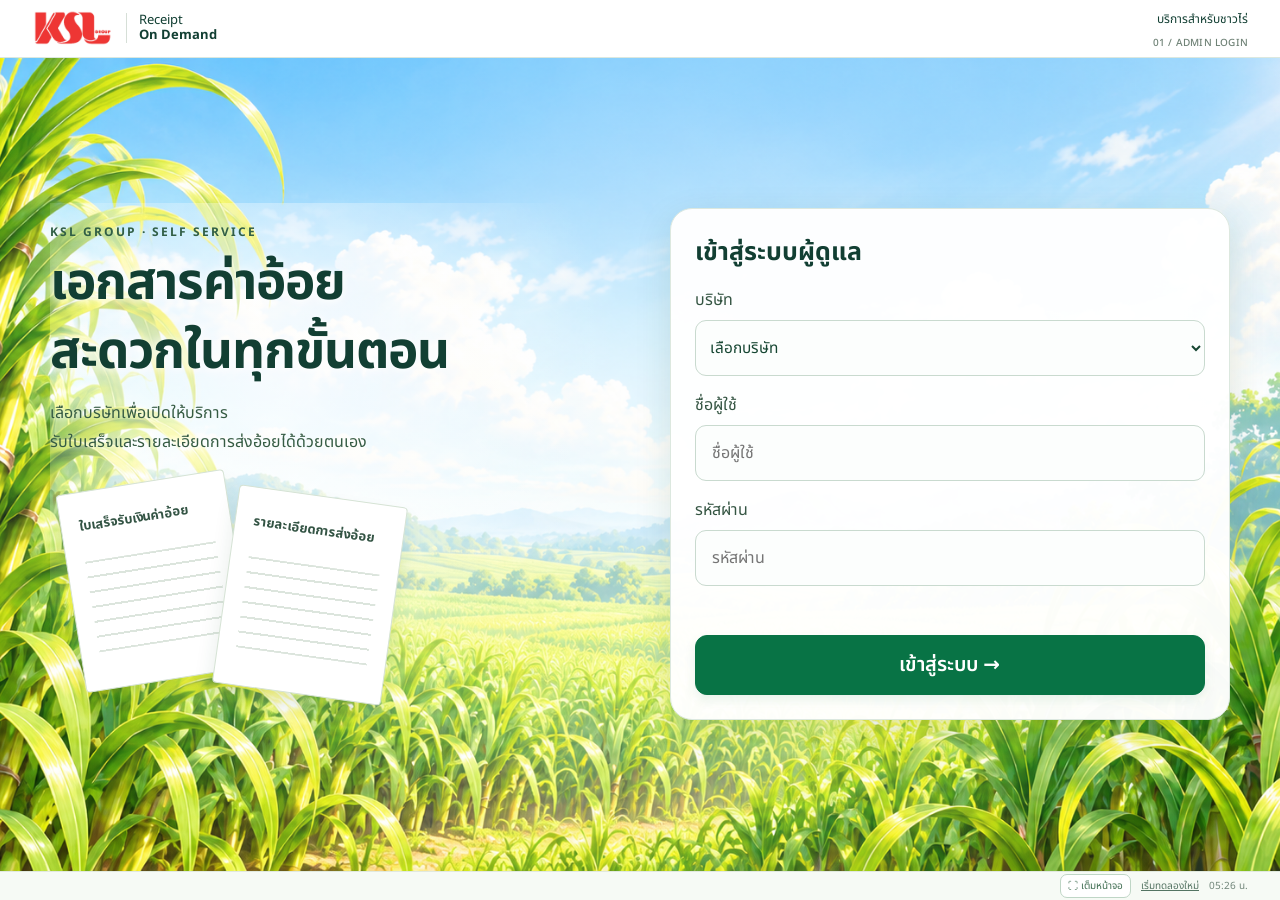
==== index.html @ eeb41265 "Hide company codes in labels and retain numeric values" ====
<!doctype html><html lang="th"><head><meta charset="utf-8"><meta name="viewport" content="width=device-width, initial-scale=1"><title>KSL • Receipt On Demand</title><link rel="stylesheet" href="style.css?v=20261024-portrait"><style>#reader-settings{display:grid;place-items:center;width:44px;height:44px;flex:0 0 44px;padding:8px;border:1px solid #c9dacf;border-radius:12px;color:#547463;background:#f6faf5}#reader-settings[hidden]{display:none}.id-methods{grid-template-columns:1fr}#card-dialog #reader-auth[hidden],#card-dialog .reader-controls[hidden]{display:none!important}@media(orientation:landscape) and (max-height:500px) and (pointer:coarse){#reader-settings{width:28px;height:28px;flex-basis:28px;padding:3px}}
/* Compact kiosk framing leaves more room for the main screen. */
header{padding:6px 2.5%;min-height:54px}
.brand{gap:12px}.brand img{width:82px;height:36px}.brand span{font-size:13px;line-height:1.15;padding-left:12px}
.pill{padding:3px 12px;font-size:13px}
.header-right .small{font-size:12px}#screenIndicator .step{font-size:10px;margin:2px 0 0}
footer{padding:2px 2.5%;min-height:28px;gap:8px;font-size:10px}
.footercontrols{gap:12px}.footercontrols .textbutton{font-size:10px;padding:2px}.fullscreenbutton{font-size:10px;padding:3px 7px}
#reader-settings{width:20px;height:20px;min-height:0;flex:0 0 20px;padding:3px;border:0;border-radius:4px;background:transparent;color:#547463;opacity:.25}
#reader-settings svg{width:13px;height:13px}
#reader-settings:hover,#reader-settings:focus-visible{opacity:.8}
@media(max-width:700px){
 header{padding:4px 12px;min-height:44px}.brand{gap:8px}.brand img{width:63px;height:29px}.brand span{font-size:10px;padding-left:8px}
 .pill{font-size:11px;padding:2px 8px}#screenIndicator .step{font-size:8px}
 footer{padding:2px 10px;min-height:26px}.footercontrols{gap:8px}.footercontrols .textbutton,.fullscreenbutton,#clock{font-size:9px}
}
@media(orientation:landscape) and (max-height:500px) and (pointer:coarse){
 header{padding:3px 12px;min-height:36px}.brand img{width:58px;height:26px}.brand span{font-size:10px}
 footer{min-height:24px;padding-block:1px}
}
footer{flex-wrap:wrap}
#reader-help{flex:0 0 100%;text-align:center;font-size:11px;line-height:1.4;color:#6b8375;padding:1px 0}
#reader-help[hidden]{display:none}
#reader-help #scan-feedback{display:block;font-size:11px;min-height:0;margin:0;color:#35674e}
#reader-help #scan-feedback:empty{display:none}
@media(max-width:700px){#reader-help,#reader-help #scan-feedback{font-size:10px}}
.reader-footer{display:flex;align-items:center;gap:6px;min-width:0;flex:1 1 350px}
#reader-help{flex:1 1 auto;text-align:left;font-size:10px;padding:0}
#demo-quota{font-size:10px;color:#71867a;white-space:nowrap}
#demo-quota[hidden]{display:none}
.footercontrols{flex-wrap:wrap;gap:8px}
.quota-screen .card-guidance{margin:7px 0 0;text-align:center;font-size:12px}
.quota-screen #scan-feedback{margin:4px 0 0;font-size:12px;text-align:center}
.quota-screen #scan-feedback:empty{display:none}
@media(max-width:700px){.reader-footer{flex-basis:100%}#reader-help,#demo-quota{font-size:9px}.quota-screen .card-guidance,.quota-screen #scan-feedback{font-size:11px}}

/* Keep input feedback from changing the keypad's layout while typing. */
.quota-screen .error{display:block!important;min-height:24px;height:24px;margin:4px 0;overflow:hidden}
.quota-screen #scan-feedback{display:block!important;height:36px;min-height:36px;line-height:18px;margin:4px 0 0;overflow:auto}
.quota-screen .error:empty,.quota-screen #scan-feedback:empty{visibility:hidden}
.quota-screen .keypad button,.quota-screen .keypad button:not(.keysub):active{transform:none;transition:background .15s,box-shadow .15s}
.quota-screen .keypad button.key-tapped{animation:key-color .25s ease-out}
@keyframes key-color{0%{background:#b8dfc9;box-shadow:inset 0 0 0 3px #4d9b70}100%{background:#f3f8f3;box-shadow:inset 0 0 0 0 transparent}}
.quota-screen input#quota:disabled{font-size:clamp(40px,4.8vw,62px);font-weight:800;letter-spacing:2px;line-height:1.1;color:#06452e;-webkit-text-fill-color:#06452e;opacity:1;background:#f2fff7;border:2px solid #5eaa7e;box-shadow:inset 0 2px 5px #125b3510}
.quota-screen input#quota:disabled::placeholder{font-size:clamp(17px,2vw,24px);font-weight:500;letter-spacing:0;color:#8ba898;-webkit-text-fill-color:#8ba898}
@media(orientation:portrait) and (max-width:600px){.quota-screen input#quota:disabled{font-size:clamp(30px,8.4vw,42px);letter-spacing:1px}.quota-screen input#quota:disabled::placeholder{font-size:clamp(15px,4vw,21px)}}
@media(orientation:landscape) and (max-height:500px) and (max-width:1100px) and (pointer:coarse){.quota-screen input#quota:disabled{font-size:30px;letter-spacing:1px}.quota-screen #scan-feedback{height:30px;min-height:30px;line-height:15px}}
@media(prefers-reduced-motion:reduce){.quota-screen .keypad button.key-tapped{animation:none}}
.quota-screen .card{padding-top:10px}
.quota-screen input#quota{margin-top:0}
.quota-heading{margin-bottom:4px}
.quota-screen input#quota:disabled::placeholder{font-size:clamp(16px,2vw,24px)}
@media(orientation:portrait) and (max-width:600px){.quota-screen .card{padding-top:10px}.quota-screen input#quota:disabled::placeholder{font-size:clamp(14px,4vw,20px)}}
/* Give the number pad breathing room below the input. */
.quota-screen .keypad{margin-top:26px}
@media(orientation:portrait) and (max-width:600px){.quota-screen .keypad{margin-top:22px}}
@media(orientation:landscape) and (max-height:500px) and (max-width:1100px) and (pointer:coarse){.quota-screen .keypad{margin-top:8px}}
.quota-screen{padding-top:18px}
.quota-screen .keypad{margin-top:36px}
@media(orientation:portrait) and (max-width:600px){.quota-screen{padding-top:12px}.quota-screen .keypad{margin-top:30px}}
@media(orientation:landscape) and (max-height:500px) and (max-width:1100px) and (pointer:coarse){.quota-screen{padding-top:8px}.quota-screen .keypad{margin-top:12px}}
.quota-screen{padding-top:30px}
.quota-screen .keypad{margin-top:60px}
@media(orientation:portrait) and (max-width:600px){.quota-screen{padding-top:20px}.quota-screen .keypad{margin-top:46px}}
@media(orientation:landscape) and (max-height:500px) and (max-width:1100px) and (pointer:coarse){.quota-screen{padding-top:12px}.quota-screen .keypad{margin-top:16px}}
.quota-screen .card{padding-top:34px}
@media(orientation:portrait) and (max-width:600px){.quota-screen .card{padding-top:26px}}
@media(orientation:landscape) and (max-height:500px) and (max-width:1100px) and (pointer:coarse){.quota-screen .card{padding-top:20px}}
</style><style>
/* Keep the anniversary artwork fully visible on short and portrait screens. */
#screensaver .idle-anniversary{padding:0;border:0;border-radius:0;margin-bottom:0;background:transparent;box-shadow:none;mix-blend-mode:multiply;flex-shrink:1}
#screensaver .idle-anniversary img{width:auto;height:min(40dvh,390px);max-width:70vw;object-fit:contain}
@media(max-height:500px){#screensaver .idle-anniversary{padding:0;margin-bottom:0}#screensaver .idle-anniversary img{height:32dvh}}
</style><style>
#companyTag .pill{white-space:normal;max-width:540px;font-size:clamp(10px,1.1vw,14px);line-height:1.45}
.header-right{min-width:0;max-width:60%}
#login .field{min-width:0}#login select#company{width:100%;max-width:100%;font-size:clamp(12px,1.2vw,17px);padding-inline:10px}
#wake-screen .idle-company{max-width:1000px;font-size:clamp(22px,3.6vw,46px);line-height:1.35;text-wrap:balance}
@media(max-width:600px){#companyTag .pill{padding:3px 7px}.brand{flex-shrink:0}#wake-screen .idle-company{font-size:clamp(20px,5.3vw,30px)}}
@media(max-height:500px){#wake-screen .idle-company{font-size:clamp(17px,4.5vh,25px)}}
</style></head><body><div class="shell"><header><div class="brand"><img src="ksl.png" alt="KSL Group"><span>Receipt<br><b>On Demand</b></span></div><div class="header-right"><div id="companyTag"></div><div id="screenIndicator"></div></div></header><main id="app"></main><footer><div class="reader-footer"><button id="reader-settings" type="button" aria-label="ตั้งค่าเครื่องอ่านบัตร" title="ตั้งค่าเครื่องอ่านบัตร" hidden><svg viewBox="0 0 24 24" width="24" height="24" fill="none" stroke="currentColor" stroke-width="1.8" aria-hidden="true"><path d="m9 3-1 3-3 1 1 3-2 2 2 2-1 3 3 1 1 3h6l1-3 3-1-1-3 2-2-2-2 1-3-3-1-1-3Z"/><circle cx="12" cy="12" r="3"/></svg></button><span id="reader-help" hidden>คำแนะนำ: ยิงบาร์โค้ดหรือเสียบบัตรประชาชนเพื่อแสดงเลขอัตโนมัติ แล้วกดตกลง ; เสียบบัตรประชาชนที่เครื่องอ่าน เลขบัตรจะแสดงอัตโนมัติ</span></div><div class="footercontrols"><button id="fullscreen" class="fullscreenbutton" type="button">⛶ เต็มหน้าจอ</button><button id="idle-preview" class="textbutton" type="button" hidden>ดูหน้าพัก</button><button id="restart" class="textbutton">เริ่มทดลองใหม่</button><span id="demo-quota" hidden>ข้อมูลทดลอง: ใช้เลขโควต้า <b>0205502</b></span></div><span id="clock"></span></footer></div><section id="screensaver" hidden aria-label="หน้าพักจอ"><button id="wake-screen" type="button" aria-label="แตะเพื่อกลับหน้ากรอกเลขโควต้า"><span class="idle-top"><span class="idle-status"><i></i> พร้อมให้บริการ</span><span class="idle-time"><span id="idle-clock"></span><span id="idle-date"></span></span></span><span class="idle-content"><span class="idle-logo idle-anniversary"><img src="ksl-80-anniversary.jpeg" alt="KSL Group ครบรอบ 80 ปี Since 1945"></span><span class="idle-welcome">ยินดีต้อนรับ</span><span id="idle-company" class="idle-company"></span><span class="idle-title">บริการเอกสารค่าอ้อยด้วยตนเอง</span><span class="idle-subtitle">ใบเสร็จรับเงินค่าอ้อย · รายละเอียดการส่งอ้อย</span><span class="idle-touch"><span class="touch-icon" aria-hidden="true"><svg viewBox="0 0 48 48" fill="none"><path d="M19 25V10a4 4 0 0 1 8 0v13l3-2 4 3 4 1 2 7-5 11H21L10 30a4 4 0 0 1 6-5l3 3" stroke="currentColor" stroke-width="2.5" stroke-linejoin="round"/><path d="M10 14a13 13 0 0 1 26-2" stroke="currentColor" stroke-width="2" stroke-linecap="round" opacity=".4"/></svg></span><span>แตะหน้าจอเพื่อเริ่มใช้งาน<span class="idle-touch-sub">Touch anywhere to begin</span></span><span class="idle-arrow" aria-hidden="true">›</span></span></span><span class="idle-bottom">RECEIPT ON DEMAND <span>สะดวก รวดเร็ว พร้อมให้บริการ</span></span></button></section><dialog id="card-dialog" aria-labelledby="card-title"><div class="scan-top"><div><div class="eyebrow">บัตรประชาชน · เครื่องอ่าน</div><h2 id="card-title"></h2></div><button id="card-close" type="button" class="secondary" aria-label="ปิดหน้าจออ่านบัตร">✕</button></div><div id="card-reader-visual" class="card-reader-visual"><svg viewBox="0 0 320 180" aria-hidden="true"><rect x="55" y="102" width="210" height="65" rx="18" fill="#126146"/><rect x="80" y="115" width="160" height="8" rx="4" fill="#052e24"/><g class="demo-id-card"><rect x="95" y="12" width="130" height="87" rx="10" fill="#effbf3" stroke="#7bb99b" stroke-width="2"/><rect x="107" y="25" width="35" height="28" rx="5" fill="#dfc57a"/><path d="M155 31h55M155 43h40M109 68h101M109 80h65" stroke="#86b29e" stroke-width="5" stroke-linecap="round"/></g><circle cx="241" cy="146" r="5" fill="#92eeb2"/></svg></div><p id="card-status" role="status"></p><div class="card-mock-note">ยังไม่ได้เชื่อมต่อเครื่องอ่านบัตรประชาชน<br>ช่องกรอกเลขจะเปลี่ยนเมื่อได้รับเลขบัตรจริงจากเครื่องอ่านเท่านั้น</div><button id="card-cancel" class="textbutton full" type="button">ยกเลิกและกลับหน้ากรอกเลข</button></dialog><script src="app.js?v=20261028-company-labels"></script><script src="fit.js?v=20261025-spacing"></script><script src="fullscreen.js"></script><script src="idle.js?v=20261028-company-labels"></script><script src="scanner.js?v=20261026-barcode13"></script><script src="idcard.js?v=20261028-native-v5"></script><script src="report-print.js?v=20261028-print-clean"></script></body></html>
---- style.css ----
@font-face{font-family:Thai;src:url('thai.ttf')}*{box-sizing:border-box}body{margin:0;background:#e8f0ea;color:#123f33;font-family:Thai,system-ui}button,input,select{font:inherit}button{cursor:pointer;transition:transform .15s,background .15s}button:active{transform:scale(.98)}button:focus-visible,input:focus-visible,select:focus-visible{outline:4px solid #d2ae4d;outline-offset:3px}button:disabled{opacity:.35;cursor:default}.demo{height:34px;display:flex;justify-content:space-between;padding:7px 4vw;font-size:11px;letter-spacing:1px;color:#5d7768}.shell{margin:0 auto 18px;width:min(1440px,96%);min-height:calc(100dvh - 52px);display:flex;flex-direction:column;background:#fbfdf9;border:1px solid #d7e3d9;border-radius:24px;overflow:hidden;box-shadow:0 15px 55px #234b3320}header{display:flex;justify-content:space-between;align-items:center;padding:20px 4%;border-bottom:1px solid #dce8df;background:#fff}.brand{display:flex;align-items:center;gap:22px}.brand img{width:120px;height:56px;object-fit:contain}.brand span{font-size:17px;line-height:1.2;border-left:1px solid #d6dfd7;padding-left:22px}.pill{background:#e6f5ec;border:1px solid #bfdecd;border-radius:999px;padding:9px 23px;font-size:17px}main{flex:1;position:relative;padding:32px 5%;min-height:640px;background:radial-gradient(ellipse at 0% 100%,#d9ebc8 0,transparent 45%),radial-gradient(ellipse at 100% 100%,#e4efd9 0,transparent 40%)}footer{display:flex;justify-content:space-between;align-items:center;gap:15px;padding:15px 4%;font-size:12px;color:#71867a;background:#f6faf5;border-top:1px solid #e1e9df}.textbutton{border:0;background:none;color:#547463;text-decoration:underline;padding:4px}.eyebrow{font-size:12px;letter-spacing:2px;color:#7a9b87;font-weight:bold;margin-bottom:8px}h1{font-size:clamp(28px,3.2vw,44px);line-height:1.35;margin:8px 0 12px;letter-spacing:-1px}h2{font-size:25px;margin:0 0 15px}p{color:#638070;line-height:1.8;margin:8px 0 22px}.two{display:grid;grid-template-columns:1fr 1fr;gap:6%;align-items:center;min-height:550px}.intro{padding:20px 0}.intro h1{font-size:clamp(38px,4.8vw,65px)}.leaf{font-size:80px;line-height:1;margin:15px 0 25px}.paperstack{position:relative;height:200px;margin:35px 20px 10px}.paper{display:inline-block;width:170px;height:200px;background:white;border:1px solid #d6e3d5;border-radius:4px;box-shadow:0 13px 20px #1e54351b;padding:24px 18px;transform:rotate(-9deg);color:#335444;text-align:left}.paper+ .paper{transform:rotate(8deg);margin-left:-15px;position:relative;top:14px}.paper strong{font-size:13px;display:block}.lines{background:repeating-linear-gradient(to bottom,#dce5dd 0,#dce5dd 2px,transparent 2px,transparent 15px);height:92px;margin-top:25px}.card{background:#fff;border:1px solid #dce8df;border-radius:22px;padding:32px;box-shadow:0 12px 35px #214e3010}.field{display:block;margin:17px 0;color:#355543;font-size:16px}input,select{display:block;width:100%;border:1.5px solid #c9dacf;background:#fcfefd;border-radius:11px;min-height:56px;padding:10px 16px;margin-top:8px;color:#164632}input#quota{font-size:36px;letter-spacing:3px;text-align:center;font-weight:bold}.primary,.secondary{border-radius:12px;min-height:58px;padding:14px 27px;font-weight:600;font-size:20px}.primary{background:#087345;color:white;border:1px solid #087345;box-shadow:0 5px 12px #08734517}.primary:hover{background:#075e3a}.secondary{border:1.5px solid #4c8067;color:#1c5a40;background:#fff}.secondary:hover{background:#edf7ef}.full{width:100%}.hint{font-size:13px;color:#718678;margin:13px 0 0}.error{color:#b44330;font-size:15px;min-height:24px;margin:8px 0}.keypad{display:grid;grid-template-columns:repeat(3,1fr);gap:10px;margin:16px 0}.keypad button{background:#f3f8f3;border:1px solid #cddfd2;border-radius:10px;min-height:65px;font-size:29px;color:#214d37}.keypad .keysub{font-size:18px;background:#e6eee7}.center{text-align:center}.context{display:flex;justify-content:center;gap:28px;flex-wrap:wrap;background:#e9f4eb;border-radius:12px;padding:12px 20px;margin:18px auto 25px;width:fit-content;color:#366449}.periods{display:grid;grid-template-columns:1fr 1fr;gap:18px;max-width:980px;margin:0 auto}.period{display:flex;align-items:center;text-align:left;gap:22px;min-height:120px;padding:22px 25px;border:1.5px solid #c7dccd;border-radius:17px;background:#fff;color:#164e36;box-shadow:0 6px 15px #28523708}.period:hover{border-color:#087345;background:#e9f7eb}.calendar{font-size:33px;color:#35855a}.period strong{display:block;font-size:25px}.period small{display:block;font-size:16px;color:#73907e}.chev{margin-left:auto;font-size:30px}.pagination{display:flex;justify-content:center;align-items:center;gap:20px;margin:25px 0}.pagination button{font-size:17px;min-height:48px;padding:8px 24px}.bottomactions{display:flex;justify-content:space-between;gap:20px;margin:28px auto 0;max-width:980px}.reports{display:grid;grid-template-columns:1fr 1fr;gap:25px;max-width:980px;margin:auto}.reportcard{background:#fff;border:1px solid #d3e2d8;border-radius:20px;padding:25px;text-align:center}.reportcard .paper{transform:rotate(-4deg);width:155px;height:180px;margin:4px auto 22px}.reportcard h2{font-size:23px}.fullscreen{display:flex;min-height:550px;flex-direction:column;justify-content:center;align-items:center;text-align:center}.success{width:110px;height:110px;border-radius:50%;background:#e0f1e4;color:#0b8050;display:grid;place-items:center;font-size:62px;margin-bottom:23px}.fullscreen h1{font-size:clamp(32px,4vw,54px)}.choices{display:flex;gap:20px;flex-wrap:wrap;justify-content:center;margin:22px 0}.choices button{min-width:260px}.notice{background:#e8f3e9;padding:15px 28px;border-radius:12px;color:#467057;margin-top:25px}.rating{display:grid;grid-template-columns:repeat(3,1fr);gap:24px;width:min(100%,1030px);margin:25px auto}.rating button{border:1px solid #bedfc9;background:#f0fbf2;border-radius:24px;min-height:260px;color:#176641;font-size:30px;font-weight:bold}.rating button:nth-child(2){color:#a77412;background:#fff8e7;border-color:#ead79e}.rating button:nth-child(3){color:#b84d28;background:#fff0e8;border-color:#ebc8b7}.face{font-size:85px;display:block;line-height:1.2;margin:20px}.rating button:hover{transform:translateY(-5px);box-shadow:0 10px 30px #164c3417}.printer{width:230px;height:145px;background:#eff3ee;border:3px solid #a0b4a4;border-radius:20px;position:relative;margin:70px auto 70px;box-shadow:0 15px 25px #123e3318}.printer:before{content:'';position:absolute;width:135px;height:80px;background:white;left:45px;top:-48px;border:1px solid #b9cbbd;border-radius:5px}.printer:after{content:'';position:absolute;width:135px;height:95px;background:repeating-linear-gradient(white 0,white 13px,#d5e2d7 14px,white 15px);left:45px;top:78px;border:1px solid #b9cbbd;animation:print 1.3s infinite alternate}@keyframes print{to{transform:translateY(17px)}}.progress{width:270px;height:7px;border-radius:9px;overflow:hidden;background:#d7e9dc;margin:20px}.progress i{display:block;height:100%;background:#168150;animation:progress 2.8s linear forwards}@keyframes progress{from{width:0}to{width:100%}}.small{font-size:14px}.step{font-size:12px;font-weight:bold;color:#669077;letter-spacing:1px}.screenin{animation:screen .25s ease}@keyframes screen{from{opacity:0;transform:translateY(7px)}to{opacity:1;transform:translateY(0)}}@media(max-width:700px){.demo{font-size:9px}.shell{width:100%;border-radius:0;margin:0;min-height:calc(100dvh - 34px)}header{padding:15px 5%}.brand img{width:86px;height:40px}.brand span{font-size:13px;padding-left:12px}.brand{gap:12px}.pill{padding:6px 12px;font-size:14px}main{padding:24px 5%;min-height:620px}.two{grid-template-columns:1fr;gap:15px;min-height:0}.intro{padding:0;text-align:center}.intro h1{font-size:32px}.intro p{margin-bottom:10px}.intro .paperstack,.intro .leaf{display:none}.card{padding:22px}.periods{gap:12px}.period{min-height:120px;padding:16px 12px;gap:10px}.calendar{display:none}.period strong{font-size:21px}.period small{font-size:13px}.chev{font-size:20px}.reports{gap:12px}.reportcard{padding:18px 10px}.reportcard h2{font-size:18px;min-height:55px}.reportcard .paper{width:115px;height:155px;padding:14px}.reportcard .primary{font-size:16px;padding:12px 8px}.bottomactions .secondary,.bottomactions .primary{font-size:16px;padding:10px 18px}.rating{gap:10px}.rating button{font-size:20px;min-height:190px;border-radius:16px}.face{font-size:55px;margin:12px 0}.fullscreen{min-height:570px}.context{font-size:14px;gap:12px}.choices{width:100%}.choices button{width:100%}footer{font-size:10px}.pagination{gap:12px}.pagination button{padding:9px 15px}.keypad button{min-height:59px}}
/* Size the kiosk to the visible viewport; fit the active screen as one unit. */
:root{--stage-pad:clamp(12px,2.6vh,28px)}html,body{height:100%;overflow:hidden}body{height:100dvh;display:flex;flex-direction:column}.demo{height:26px;flex:0 0 26px;padding:4px 2vw}.shell{flex:1;width:100%;margin:0;min-height:0;border-radius:0;border:0;box-shadow:none;overflow:hidden}header{flex:0 0 auto;padding:clamp(10px,1.6vh,18px) 3%}.brand img{width:104px;height:46px}main{flex:1;min-height:0;padding:var(--stage-pad);overflow:hidden}.screenin{position:absolute;left:var(--stage-pad);right:var(--stage-pad);top:var(--stage-pad);transform-origin:top center;animation:none}.two{min-height:0;max-width:1180px;margin:auto;gap:5%}.intro h1{font-size:clamp(32px,4vw,54px)}.card{padding:24px}.fullscreen{min-height:0;padding:10px 0}.paperstack{margin-top:25px}.context{margin:12px auto 20px}.period{min-height:105px}.pagination{margin:18px 0}.bottomactions{margin-top:20px}.rating{margin:20px auto}.rating button{min-height:230px}footer{flex:0 0 auto;padding:9px 3%;min-height:36px}.footercontrols{display:flex;gap:20px;align-items:center}.fullscreenbutton{border:1px solid #bfd6c6;border-radius:7px;padding:5px 12px;background:white;color:#3e6c50;cursor:pointer;font-size:12px}.intro .paperstack{height:215px}@media(max-width:700px){.demo{font-size:8px;height:22px;flex-basis:22px}.brand img{width:80px;height:35px}.brand span{font-size:12px}.shell{min-height:0}header{padding:10px 4%}.two{gap:12px}.intro .eyebrow,.intro p{display:none}.intro h1{font-size:27px;margin:4px 0}.intro h1 br{display:none}.intro h1 br:after{content:' '}.card{padding:18px}.field{margin:10px 0}input,select{min-height:47px;margin-top:6px}.primary,.secondary{min-height:48px}.keypad{gap:8px;margin:12px 0}.keypad button{min-height:50px}.error{min-height:20px;margin:5px 0}.hint{margin-top:8px}.fullscreen{min-height:0}.rating button{min-height:180px}h1{font-size:27px}.context{font-size:12px;gap:9px;padding:9px 12px}.period{min-height:95px}.period small{font-size:12px}.reportcard .paper{height:135px;width:100px}.reportcard .lines{height:60px}.reportcard{padding:15px 8px}.reportcard h2{font-size:17px;min-height:48px}.success{height:90px;width:90px;font-size:54px}.fullscreen h1{font-size:31px}.printer{margin-top:60px;margin-bottom:55px}.rating{gap:8px}.rating button{font-size:18px}.face{font-size:53px}.notice{padding:12px 18px}.footercontrols{gap:12px}footer>span:first-child{display:none}footer{padding:8px 4%}.fullscreenbutton{font-size:11px}}@media(max-height:420px){html,body{overflow:auto;height:auto;min-height:100dvh}.shell{overflow:visible;flex:none}main{overflow:visible;flex:none;min-height:0}.screenin{position:relative;left:auto;right:auto;top:auto!important;transform:none!important}.demo{position:relative}footer{margin-top:auto}}
/* Quota entry is a centered, keypad-only kiosk screen. */
.quota-screen{width:min(100%,560px);margin:0 auto;text-align:center}.quota-heading{margin:0 0 15px}.quota-heading h1{font-size:clamp(27px,3vw,38px);margin:5px 0}.quota-screen .card{padding:22px 28px}.quota-screen .field{margin:0 0 10px}.quota-screen .hint{margin-bottom:0}.quota-screen input#quota:disabled{opacity:1;color:#164632;-webkit-text-fill-color:#164632;background:#eff6f0;border-color:#c9dacf;pointer-events:none;user-select:none;cursor:default}.quota-screen input#quota:disabled::placeholder{-webkit-text-fill-color:#8caa97;color:#8caa97;opacity:1;font-size:25px;letter-spacing:0}@media(max-width:700px){.quota-screen{max-width:460px}.quota-screen .card{padding:18px}.quota-heading{margin-bottom:12px}.quota-screen .keypad button{min-height:56px}.quota-screen input#quota:disabled::placeholder{font-size:23px}}
/* Larger centered quota controls for touch use. */
.quota-screen{width:min(100%,800px)}.quota-screen .card{padding:22px 34px}.quota-heading h1{font-size:clamp(32px,3.5vw,44px)}.quota-screen .field{font-size:22px}.quota-screen input#quota{min-height:78px;font-size:48px;letter-spacing:4px}.quota-screen input#quota:disabled::placeholder{font-size:30px}.quota-screen .keypad{gap:12px;margin:14px 0}.quota-screen .keypad button{min-height:clamp(66px,9vh,88px);font-size:38px;border-radius:14px}.quota-screen .keypad .keysub{font-size:26px}.quota-screen .primary{min-height:66px;font-size:27px}.quota-screen .hint{font-size:15px}.quota-screen .error{font-size:17px}@media(max-width:700px){.quota-screen{width:100%;max-width:560px}.quota-screen .card{padding:18px}.quota-heading h1{font-size:32px}.quota-screen .field{font-size:19px}.quota-screen input#quota{min-height:70px;font-size:42px}.quota-screen input#quota:disabled::placeholder{font-size:26px}.quota-screen .keypad{gap:10px}.quota-screen .keypad button{min-height:64px;font-size:34px}.quota-screen .keypad .keysub{font-size:23px}.quota-screen .primary{min-height:60px;font-size:24px}.quota-screen .hint{font-size:13px}}
/* Illustrated sugarcane landscape, with quiet contrast behind the controls. */
main{background-color:#e8f4dc;background-image:radial-gradient(ellipse at 50% 40%,rgba(255,255,255,.5) 0%,rgba(255,255,255,.23) 48%,rgba(255,255,255,.02) 85%),url('sugarcane-background.png');background-position:center;background-size:cover;background-repeat:no-repeat}.card,.reportcard{background:rgba(255,255,255,.97);box-shadow:0 12px 36px #18492a20}.period{background:rgba(255,255,255,.97)}.context,.notice{background:rgba(237,249,239,.96)}.screenin h1,.screenin>.center>.step,.quota-heading .step,.fullscreen>.step,.fullscreen>h2,.fullscreen>p,.fullscreen>.small{color:#123f33;text-shadow:0 1px 8px #fff,0 0 20px #ffffffb0}.intro{background:radial-gradient(ellipse at 40% 35%,#ffffffba,transparent 72%)}.intro p{color:#365c44;text-shadow:0 1px 5px white}.eyebrow,.step{color:#315f46}.pagination>b{background:#f5fff2e8;border-radius:10px;padding:8px 12px}.fullscreen .success{box-shadow:0 0 0 12px #ffffff61;background:#e0f1e4}.rating button{box-shadow:0 8px 22px #214c3315}@media(max-width:700px){main{background-position:center center;background-image:linear-gradient(#ffffff38,#ffffff18),url('sugarcane-background.png')}}
/* Small, consistent screen identity in the upper-right header. */
.header-right{display:flex;flex-direction:column;align-items:flex-end;justify-content:center;gap:5px;text-align:right;min-width:0}.header-right .step{font-size:12px;line-height:1.35;letter-spacing:.2px;font-weight:500;color:#6f8276;white-space:normal;text-shadow:none}#screenIndicator{max-width:260px}.header-right .pill{padding:6px 18px}.quota-heading:empty{display:none}
/* Three expressions drawn on the same geometry, independent of emoji fonts. */
.rating{align-items:stretch}.rating button{display:flex;flex-direction:column;align-items:center;justify-content:center;gap:22px;padding:26px 14px;min-height:270px}.rating .face{display:flex;align-items:center;justify-content:center;width:132px;height:132px;flex:0 0 132px;margin:0;line-height:1}.rating-face{display:block;width:100%;height:100%;overflow:visible}.face-disc{fill:#d4f1df;stroke:currentColor;stroke-width:3}.rating button:nth-child(2) .face-disc{fill:#ffedb5}.rating button:nth-child(3) .face-disc{fill:#ffddcc}.rating-label{display:block;font-size:30px;line-height:1.4;min-height:42px;white-space:nowrap}.rating button:hover .rating-face{transform:scale(1.04)}.rating-face{transition:transform .18s ease}.rating button:active .rating-face{transform:scale(.98)}@media(max-width:700px){.header-right{gap:4px}.header-right .step{font-size:10px;line-height:1.3}#screenIndicator{max-width:160px}.header-right .pill{padding:4px 10px;font-size:13px}.rating button{gap:16px;padding:20px 6px;min-height:195px}.rating .face{width:clamp(64px,19vw,100px);height:clamp(64px,19vw,100px);flex-basis:clamp(64px,19vw,100px)}.rating-label{font-size:clamp(16px,4.4vw,23px);min-height:32px}}
/* Scroll only the period list; preserve the heading and home action. */
.period-screen{height:100%;display:flex;flex-direction:column;min-height:0;max-width:1020px;margin:0 auto}.period-screen>h1,.period-screen>.context,.period-screen>.bottomactions{flex-shrink:0}.period-scroll{flex:1;min-height:0;overflow-y:auto;overflow-x:hidden;scrollbar-width:none;-ms-overflow-style:none;overscroll-behavior-y:contain;touch-action:pan-y;-webkit-overflow-scrolling:touch;padding:5px 10px 12px;scroll-padding-block:8px}.period-scroll::-webkit-scrollbar{display:none;width:0;height:0}.period-scroll:focus-visible{outline:2px solid #518c68;outline-offset:-2px;border-radius:12px}.period-scroll .periods{align-content:start}.period-scroll .period{min-height:120px}.period-screen>.bottomactions{width:100%;padding:0 10px;margin-top:16px}.period-screen>.context{margin-bottom:16px}@media(max-width:700px){.period-scroll{padding-inline:4px}.period-scroll .period{min-height:112px}.period-screen>.bottomactions{padding-inline:4px;margin-top:12px}.period-screen>h1{font-size:26px}}@media(max-height:420px){.period-screen{height:470px}}
/* Full-viewport welcome screen for an idle quota kiosk. */
#screensaver[hidden]{display:none!important}#screensaver{position:fixed;inset:0;z-index:1000;overflow:hidden;background:#d8efdb}#wake-screen{position:relative;isolation:isolate;display:flex;flex-direction:column;justify-content:space-between;align-items:center;width:100%;height:100dvh;min-height:100%;border:0;border-radius:0;padding:clamp(18px,3.5vh,42px) 4vw;background:transparent;color:#104b35;text-align:center;cursor:pointer;overflow:auto}#wake-screen:before{content:'';position:absolute;inset:0;z-index:-2;background:url('sugarcane-background.png') center/cover no-repeat;animation:idle-landscape 28s ease-in-out infinite alternate}#wake-screen:after{content:'';position:absolute;inset:0;z-index:-1;background:radial-gradient(ellipse at 50% 38%,#ffffffed 0%,#ffffffb3 35%,#ffffff24 72%),linear-gradient(0deg,#123c303b,transparent 28%)}#wake-screen:active{transform:none}#wake-screen:focus-visible{outline:4px solid #d9b95e;outline-offset:-5px}.idle-top{display:flex;justify-content:space-between;align-items:flex-start;width:100%;gap:16px}.idle-status{display:flex;gap:9px;align-items:center;background:#ffffffe6;padding:9px 17px;border:1px solid #ffffffb8;border-radius:999px;font-size:14px;box-shadow:0 4px 16px #1c542018}.idle-status i{width:9px;height:9px;border-radius:100%;background:#15a660;box-shadow:0 0 0 5px #1cab6319}.idle-time{display:flex;flex-direction:column;align-items:flex-end;text-shadow:0 2px 12px white}#idle-clock{font-size:clamp(27px,4vw,48px);line-height:1.15;letter-spacing:1px;font-variant-numeric:tabular-nums}#idle-date{font-size:14px;margin-top:7px}.idle-content{display:flex;flex-direction:column;align-items:center;justify-content:center;gap:10px;padding:18px 0;max-width:100%}.idle-logo{display:grid;place-items:center;background:#ffffffed;border:1px solid white;border-radius:24px;padding:18px 30px;box-shadow:0 10px 35px #21563816;margin-bottom:12px}.idle-logo img{display:block;width:clamp(140px,19vw,240px);height:auto}.idle-welcome{font-size:clamp(20px,2.5vw,30px);color:#4c7860}.idle-company{font-size:clamp(42px,6.5vw,82px);line-height:1.2;font-weight:750;letter-spacing:-1px}.idle-title{font-size:clamp(22px,3vw,36px);font-weight:600;margin-top:5px}.idle-subtitle{font-size:clamp(13px,1.7vw,19px);color:#52755e}.idle-touch{display:flex;align-items:center;justify-content:center;gap:22px;margin-top:clamp(14px,4vh,38px);background:#087246;color:white;border-radius:22px;padding:18px 32px;box-shadow:0 12px 32px #09582f33,0 0 0 8px #ffffff87;font-size:clamp(20px,2.5vw,30px);font-weight:650;animation:idle-invite 3s ease-in-out infinite}.touch-icon{display:block;width:46px;height:46px;flex-shrink:0}.touch-icon svg{width:100%;height:100%}.idle-touch-sub{display:block;font-size:12px;letter-spacing:1px;font-weight:400;color:#d6f0df;margin-top:4px}.idle-arrow{font-size:40px;font-weight:400}.idle-bottom{display:flex;justify-content:space-between;align-items:center;width:100%;font-size:12px;font-weight:600;letter-spacing:2px;color:#fff;text-shadow:0 2px 8px #143f2f}.idle-bottom span{letter-spacing:0;font-weight:400}.footercontrols button[hidden]{display:none}@keyframes idle-landscape{from{transform:scale(1)}to{transform:scale(1.045)}}@keyframes idle-invite{0%,100%{box-shadow:0 12px 32px #09582f33,0 0 0 8px #ffffff87}50%{box-shadow:0 16px 40px #09582f44,0 0 0 13px #ffffff57}}@media(max-width:700px){.idle-top{align-items:center}.idle-status{font-size:11px;padding:8px 12px}#idle-date{font-size:11px;max-width:190px}.idle-content{gap:9px}.idle-company{font-size:50px}.idle-logo{padding:16px 24px;margin-bottom:10px}.idle-title{font-size:24px}.idle-subtitle{font-size:13px}.idle-touch{gap:13px;padding:17px 19px;font-size:21px;border-radius:18px}.touch-icon{width:37px;height:37px}.idle-bottom{font-size:9px;letter-spacing:1px}.idle-bottom span{font-size:10px}.footercontrols{gap:10px}#idle-preview{font-size:11px}}@media(max-height:650px){#wake-screen{padding-block:14px}.idle-content{gap:5px;padding:10px 0}.idle-logo{padding:10px 20px;margin-bottom:4px}.idle-logo img{width:130px}.idle-company{font-size:43px}.idle-welcome{font-size:19px}.idle-title{font-size:23px}.idle-touch{margin-top:13px;padding:12px 25px;font-size:21px}.idle-touch-sub{font-size:10px}.idle-subtitle{font-size:13px}#idle-clock{font-size:30px}.touch-icon{width:33px;height:33px}}@media(prefers-reduced-motion:reduce){#wake-screen:before,.idle-touch{animation:none}}
/* A gentle tap gesture with a ripple at the fingertip. */
.touch-icon{position:relative;overflow:visible}.touch-icon svg{position:relative;z-index:1;transform-origin:52% 80%;animation:idle-hand-tap 2.6s ease-in-out infinite;will-change:transform}.touch-icon::before,.touch-icon::after{content:'';position:absolute;left:48%;top:15%;width:20px;height:20px;border:2px solid currentColor;border-radius:50%;opacity:0;pointer-events:none;animation:idle-tap-ripple 2.6s ease-out infinite;transform:translate(-50%,-50%) scale(.25)}.touch-icon::after{animation-delay:.16s;border-width:1px}@keyframes idle-hand-tap{0%,14%,100%{transform:translateY(3px) rotate(-7deg) scale(1)}30%{transform:translateY(-5px) rotate(0deg) scale(1.03)}38%{transform:translateY(-2px) rotate(0deg) scale(.94)}48%{transform:translateY(-5px) rotate(0deg) scale(1)}68%{transform:translateY(3px) rotate(-7deg) scale(1)}}@keyframes idle-tap-ripple{0%,29%{opacity:0;transform:translate(-50%,-50%) scale(.25)}35%{opacity:.85;transform:translate(-50%,-50%) scale(.55)}65%,100%{opacity:0;transform:translate(-50%,-50%) scale(1.9)}}@media(prefers-reduced-motion:reduce){.touch-icon svg,.touch-icon::before,.touch-icon::after{animation:none;will-change:auto}.touch-icon::before,.touch-icon::after{display:none}}
/* Camera scanner shares the existing kiosk palette. */
.scan-launch{margin-top:12px;min-height:52px;padding:8px 20px;display:flex;align-items:center;justify-content:center;gap:12px;background:#edf8f1}.scan-launch span{font-size:28px;line-height:1}.scan-feedback{font-size:14px;color:#087345;text-align:center}.scan-feedback:empty{display:none}.scan-feedback:not(:empty){padding-top:8px}#scan-dialog{width:min(680px,94vw);max-height:94dvh;overflow:auto;border:1px solid #cee2d5;border-radius:24px;padding:26px;color:#123f33;background:#fbfefb;box-shadow:0 24px 90px #002e3366}#scan-dialog::backdrop{background:#062f27bf;backdrop-filter:blur(6px)}.scan-top{display:flex;align-items:center;justify-content:space-between;gap:15px;margin-bottom:16px}.scan-top h2{margin:0}.scan-top .secondary{min-height:48px;padding:4px 16px}.scan-camera{position:relative;background:#102d25;aspect-ratio:16/10;border-radius:16px;overflow:hidden}.scan-camera video{width:100%;height:100%;object-fit:contain}.scan-guide{position:absolute;inset:27% 8%;border:3px solid #a8f4c3;border-radius:12px;box-shadow:0 0 0 100vmax #00170d35;pointer-events:none}#scan-status{font-size:16px;line-height:1.6;min-height:50px;margin:16px 0}#scan-dialog>.full{margin-top:10px}#scan-retry[hidden]{display:none}@media(max-width:600px){#scan-dialog{padding:18px}.scan-top h2{font-size:23px}}
.id-methods{display:grid;grid-template-columns:1fr 1fr;gap:10px;margin-top:10px}.id-methods .secondary{font-size:16px;min-height:50px;padding:10px 8px;background:#f6fbf8}#card-dialog{width:min(650px,94vw);max-height:94dvh;overflow:auto;border:1px solid #cee2d5;border-radius:24px;padding:26px;color:#123f33;background:#fbfefb;box-shadow:0 24px 90px #002e3366}#card-dialog::backdrop{background:#062f27bf;backdrop-filter:blur(6px)}.card-reader-visual{background:linear-gradient(135deg,#e7f7eb,#f5faf0);border-radius:16px;text-align:center;padding:18px}.card-reader-visual svg{width:min(320px,90%);height:180px}#card-dialog [hidden]{display:none!important}#card-status{font-size:17px;min-height:55px;margin:16px 0 8px}.card-mock-note{background:#edf6f0;color:#53705f;border-radius:12px;padding:10px 14px;font-size:13px;margin-bottom:16px}#card-dialog>.full{margin-top:10px}.card-reading .demo-id-card{animation:card-insert 1.4s ease-in-out infinite}@keyframes card-insert{0%,100%{transform:translateY(0)}50%{transform:translateY(24px)}}@media(prefers-reduced-motion:reduce){.card-reading .demo-id-card{animation:none}}@media(max-width:600px){#card-dialog{padding:18px}.id-methods .secondary{font-size:14px}.card-reader-visual{padding:8px}}
/* Keep all 13 ID digits visible on compact screens. */
.quota-screen input#quota{font-size:clamp(22px,4vw,40px);letter-spacing:2px;padding-inline:10px}
/* Fill the viewport in native fullscreen and in the labelled expanded view. */
html.kiosk-expanded,html.kiosk-expanded body{width:100%;height:100dvh;margin:0;padding:0;overflow:hidden}html.kiosk-expanded .demo{display:none}html.kiosk-expanded .shell{width:100%;max-width:none;height:100%;min-height:0;flex:1;margin:0;border:0;border-radius:0}#fullscreen{white-space:nowrap;touch-action:manipulation}#fullscreen-notice{position:fixed;z-index:1100;left:50%;bottom:70px;transform:translateX(-50%);width:min(600px,92vw);display:flex;align-items:flex-start;gap:14px;padding:16px 18px;border:1px solid #bbd8c9;border-radius:14px;background:#fff;color:#164632;box-shadow:0 8px 35px #123f3333;font-size:14px;line-height:1.6}#fullscreen-notice[hidden]{display:none}#fullscreen-notice button{background:#eaf4ee;border:0;border-radius:6px;padding:5px 10px;color:#164632;flex-shrink:0}@media(max-height:420px){html.kiosk-expanded,html.kiosk-expanded body{overflow:auto;height:auto;min-height:100dvh}html.kiosk-expanded .shell{height:auto;min-height:100dvh}}
/* Portrait uses the available width instead of shrinking the whole screen. */
@media (orientation:portrait){
 :root{--stage-pad:clamp(12px,2.5vw,28px)}
 main{overflow-y:auto;overflow-x:hidden;overscroll-behavior-y:contain;-webkit-overflow-scrolling:touch}
 .screenin{position:relative;left:auto;right:auto;top:auto!important;width:100%;transform:none!important;min-height:100%;display:flex;flex-direction:column;justify-content:center}
 .screenin>.center,.screenin>.fullscreen,.screenin>.two{width:100%}
 .quota-screen{width:100%;max-width:none;margin:auto}
 .quota-heading{margin-bottom:12px}.quota-heading h1{font-size:clamp(30px,4.8vw,60px)}
 .quota-screen .card{padding:clamp(16px,3vw,36px);border-radius:clamp(18px,3vw,30px)}
 .quota-screen .field{font-size:clamp(20px,3vw,34px);margin-bottom:10px}
 .quota-screen input#quota{min-height:clamp(72px,11vw,128px);font-size:clamp(28px,5.7vw,68px);letter-spacing:clamp(1px,.25vw,3px)}
 .quota-screen input#quota:disabled::placeholder{font-size:clamp(21px,3.5vw,40px)}
 .quota-screen .id-methods{gap:clamp(8px,1.5vw,18px);margin-top:12px}
 .quota-screen .id-methods .secondary{min-height:clamp(58px,9vw,100px);font-size:clamp(16px,2.7vw,30px);padding:10px 5px}
 .quota-screen .keypad{gap:clamp(9px,1.6vw,20px);margin:14px 0}
 .quota-screen .keypad button{min-height:clamp(64px,10vw,124px);font-size:clamp(36px,6vw,70px)}
 .quota-screen .keypad .keysub{font-size:clamp(23px,3.8vw,44px)}
 .quota-screen .primary{min-height:clamp(62px,9vw,106px);font-size:clamp(26px,4vw,44px)}
 .quota-screen .hint{font-size:clamp(13px,2vw,21px)}
 h1,.fullscreen h1{font-size:clamp(30px,4.8vw,60px)}h2{font-size:clamp(24px,3.5vw,42px)}
 .two{grid-template-columns:1fr;max-width:none;gap:18px}.intro{padding:0;text-align:center}.intro h1{font-size:clamp(29px,4.7vw,56px)}.intro .paperstack,.intro p,.intro .eyebrow{display:none}
 #login{width:100%;padding:clamp(22px,4vw,48px)}#login .field{font-size:clamp(19px,2.8vw,32px)}#login input,#login select{min-height:clamp(56px,9vw,100px);font-size:clamp(20px,3vw,34px)}#login .primary{min-height:clamp(60px,9vw,100px);font-size:clamp(23px,3.5vw,40px)}
 .period-screen{max-width:none}.period-screen>h1{font-size:clamp(28px,4.5vw,56px)}.periods{grid-template-columns:1fr;max-width:none;gap:16px}.period-scroll .period{min-height:clamp(100px,15vw,176px);padding:18px 24px;gap:20px}.period strong{font-size:clamp(27px,4vw,48px)}.period small{font-size:clamp(17px,2.6vw,30px)}.calendar{display:block;font-size:clamp(32px,5vw,58px)}
 .context{font-size:clamp(15px,2.3vw,27px);gap:12px;padding:12px 16px}.bottomactions{gap:12px}.bottomactions .primary,.bottomactions .secondary{font-size:clamp(19px,3vw,34px);min-height:clamp(58px,9vw,94px);padding:12px 16px}
 .reports{grid-template-columns:1fr;width:100%;max-width:none;gap:18px}.reportcard{display:grid;grid-template-columns:auto 1fr;align-items:center;gap:12px 20px;padding:clamp(20px,3vw,36px)}.reportcard .paper{grid-row:1/3;width:clamp(90px,18vw,190px);height:clamp(125px,24vw,245px);margin:4px 0;padding:14px}.reportcard h2{font-size:clamp(21px,3.2vw,38px);min-height:0;margin:0}.reportcard .primary{font-size:clamp(20px,3vw,36px);min-height:clamp(58px,8vw,98px);padding:12px 8px}
 .rating{grid-template-columns:1fr;width:100%;gap:16px}.rating button{flex-direction:row;min-height:clamp(116px,19vw,220px);gap:clamp(24px,6vw,70px);padding:20px}.rating .face{width:clamp(80px,13vw,150px);height:clamp(80px,13vw,150px);flex-basis:clamp(80px,13vw,150px)}.rating-label{font-size:clamp(27px,4.5vw,52px);min-width:5em;min-height:0;text-align:left}
 .fullscreen>p,.fullscreen>.small{font-size:clamp(19px,3vw,34px)}.success{width:clamp(108px,18vw,200px);height:clamp(108px,18vw,200px);font-size:clamp(64px,10vw,116px)}.choices{width:100%;flex-direction:column}.choices button{width:100%;min-width:0;min-height:clamp(64px,10vw,112px);font-size:clamp(25px,4vw,46px)}
 #scan-dialog,#card-dialog{width:94vw}#scan-title,#card-title{font-size:clamp(24px,3.8vw,42px)}
}
/* Large circular number keys; action keys remain distinct. */
.quota-screen .keypad{--number-size:clamp(88px,11vh,120px);grid-template-columns:repeat(3,minmax(0,1fr));justify-items:center;align-items:center;gap:14px 24px;width:100%;max-width:560px;margin:20px auto}
.quota-screen .keypad button:not(.keysub){display:grid;place-items:center;width:min(100%,var(--number-size));height:auto;min-height:0;min-width:0;aspect-ratio:1/1;padding:0;border-radius:50%;border:2px solid #bed9c9;background:linear-gradient(145deg,#ffffff,#eaf5ee);box-shadow:0 5px 12px #164c3312,inset 0 2px 0 #fff;color:#125236;font-size:clamp(38px,4vw,54px);font-weight:650;line-height:1;touch-action:manipulation}
.quota-screen .keypad .keysub{width:min(100%,var(--number-size));min-height:58px;padding:10px 4px;border-radius:18px;font-size:clamp(22px,2.5vw,28px);background:#e7efe9;touch-action:manipulation}
/* Keypad feedback applies only while pressed, never on hover. */
.quota-screen .keypad button{-webkit-tap-highlight-color:transparent}
.quota-screen .keypad button:not(.keysub):active{transform:scale(.94);background:#ccebd8;box-shadow:inset 0 2px 6px #164c3322}
@media(orientation:portrait){.quota-screen .keypad{--number-size:clamp(84px,19vw,176px);max-width:760px;gap:clamp(12px,2vw,24px);margin:20px auto}.quota-screen .keypad button:not(.keysub){font-size:clamp(40px,7vw,78px)}.quota-screen .keypad .keysub{min-height:clamp(58px,9vw,92px);font-size:clamp(23px,3.8vw,40px);border-radius:22px}}

/* Enlarge the landscape keypad while retaining the portrait sizing. */
@media(orientation:landscape){
 .quota-screen .keypad{--number-size:clamp(140px,16vh,180px);max-width:640px;gap:10px 24px;margin:12px auto}
 .quota-screen .keypad button:not(.keysub){font-size:clamp(54px,5vw,72px)}
 .quota-screen .keypad .keysub{min-height:68px;font-size:30px}
 .quota-screen .card{padding-block:16px}
 .quota-heading{margin-bottom:8px}
}

/* Momentary keypad animation: always settles back to the pale resting color. */
.quota-screen .keypad button{position:relative;overflow:hidden}
.quota-screen .keypad button.key-tapped{animation:key-tap .34s ease-out}
.quota-screen .keypad button.key-tapped::after{content:'';position:absolute;inset:12%;border:3px solid #64b98a;border-radius:50%;pointer-events:none;animation:key-ripple .4s ease-out forwards}
@keyframes key-tap{0%{transform:scale(.9)}55%{transform:scale(1.035)}100%{transform:scale(1)}}
@keyframes key-ripple{0%{transform:scale(.3);opacity:.65}100%{transform:scale(1.5);opacity:0}}
/* The idle screen owns the viewport and never scrolls in either direction. */
#screensaver{width:100%;height:100dvh;overflow:hidden;overscroll-behavior:none;touch-action:none}
#wake-screen{height:100%;min-height:0;max-height:100%;overflow:hidden;overscroll-behavior:none;touch-action:none;display:grid;grid-template-rows:auto minmax(0,1fr) auto;justify-items:center}
#wake-screen .idle-content{min-width:0;min-height:0;width:100%;max-height:100%;gap:clamp(3px,1vh,10px);padding:1vh 0}
#wake-screen .idle-top,#wake-screen .idle-bottom{min-width:0;gap:10px}
#wake-screen .idle-title,#wake-screen .idle-subtitle{max-width:100%;overflow-wrap:anywhere}
@media(max-height:500px){
 #wake-screen{padding:10px 3vw}
 #wake-screen .idle-logo{padding:5px 14px;margin-bottom:0}
 #wake-screen .idle-logo img{width:auto;max-width:140px;height:clamp(28px,9vh,45px)}
 #wake-screen .idle-welcome{display:none}
 #wake-screen .idle-company{font-size:clamp(25px,8vh,38px)}
 #wake-screen .idle-title{font-size:clamp(17px,5vh,23px);margin:0}
 #wake-screen .idle-subtitle{display:none}
 #wake-screen .idle-touch{margin-top:8px;padding:7px 18px;font-size:18px}
 #wake-screen .idle-touch-sub{display:none}
 #wake-screen .touch-icon{width:28px;height:28px}
 #wake-screen .idle-arrow{font-size:26px}
 #wake-screen .idle-bottom{font-size:9px}
 #wake-screen #idle-clock{font-size:24px}
 #wake-screen #idle-date{font-size:10px;margin-top:2px}
}
@media(prefers-reduced-motion:reduce){
 .quota-screen .keypad button.key-tapped{animation:none}
 .quota-screen .keypad button.key-tapped::after{display:none}
}

/* Fill the viewport with one grid column; do not shrink it to content width. */
#wake-screen{grid-template-columns:minmax(0,1fr);justify-content:stretch}
#wake-screen .idle-content{justify-self:center;align-self:center}

/* Compact layout only for short, touch-screen phones held sideways. */
@media(orientation:landscape) and (max-height:500px) and (max-width:1100px) and (pointer:coarse){
 html,body,html.kiosk-expanded,html.kiosk-expanded body{height:100dvh;min-height:0;overflow:hidden}
 .demo{display:none}
 .shell,html.kiosk-expanded .shell{height:100%;min-height:0;flex:1;overflow:hidden}
 header{padding:5px 16px;min-height:42px}
 .brand{gap:10px}.brand img{width:65px;height:30px}.brand span{font-size:11px;padding-left:10px}
 .header-right .step{font-size:10px}.header-right .pill{padding:3px 12px;font-size:12px}.header-right .small{font-size:11px}
 main{--stage-pad:10px;flex:1;min-height:0;padding:10px 16px;overflow-y:auto;overflow-x:hidden;-webkit-overflow-scrolling:touch}
 .screenin{position:relative;left:auto;right:auto;top:auto!important;height:auto!important;min-height:100%;width:100%;transform:none!important}
 footer{padding:3px 16px;min-height:25px;font-size:10px}footer>span:first-child{display:none}
 .footercontrols{gap:12px}.fullscreenbutton{font-size:10px;padding:3px 8px}
 .two{display:block;max-width:900px;min-height:0}.intro{display:none}
 #login{display:grid;grid-template-columns:repeat(3,minmax(0,1fr));gap:8px 12px;padding:14px 18px;border-radius:16px}
 #login h2{grid-column:1/-1;font-size:23px;margin:0 0 2px}
 #login .field{font-size:14px;margin:0;min-width:0}
 #login input,#login select{font-size:16px;min-height:44px;width:100%;padding:7px 10px;margin-top:4px}
 #login .error{grid-column:1/-1;min-height:0;margin:0;font-size:13px}
 #login .primary{grid-column:1/-1;min-height:44px;padding:7px 16px;font-size:18px}
 .quota-screen{width:100%;max-width:900px}
 .quota-heading{margin:0 0 6px}.quota-heading h1{font-size:23px;margin:0}
 .quota-screen .card{display:grid;grid-template-columns:minmax(0,1fr) minmax(230px,.85fr);gap:6px 20px;padding:12px 18px}
 .quota-screen .field{grid-column:1;font-size:15px;margin:0}
 .quota-screen input#quota{grid-column:1;min-height:44px;margin:0;font-size:25px}
 .quota-screen input#quota:disabled::placeholder{font-size:17px}
 .quota-screen .id-methods{grid-column:1;gap:7px;margin:0}
 .quota-screen .id-methods .secondary{min-height:42px;padding:6px 5px;font-size:13px}
 .quota-screen .keypad{grid-column:2;grid-row:1/8;--number-size:clamp(44px,14vh,62px);align-self:center;gap:5px 10px;margin:0;max-width:340px}
 .quota-screen .keypad button:not(.keysub){font-size:28px}
 .quota-screen .keypad .keysub{min-height:40px;font-size:17px;padding:5px 2px;border-radius:12px}
 .quota-screen .primary{grid-column:1;min-height:43px;padding:6px;font-size:20px}
 .quota-screen .hint{grid-column:1;font-size:11px;margin:0}
 .quota-screen .error,.quota-screen .scan-feedback{grid-column:1;min-height:0;margin:0;font-size:12px}
 .period-screen{height:calc(100dvh - 95px);min-height:200px}
 .period-screen>h1,h1,.fullscreen h1{font-size:24px}
 .context{font-size:12px;padding:6px 12px;margin:6px auto 10px;gap:12px}
 .period-scroll .period{min-height:74px;padding:10px 15px}.period strong{font-size:20px}.period small{font-size:12px}
 .bottomactions{margin-top:10px;gap:12px}.bottomactions .primary,.bottomactions .secondary{min-height:42px;padding:7px 15px;font-size:16px}
 .reports{grid-template-columns:1fr 1fr;gap:14px}.reportcard{padding:12px;display:grid;grid-template-columns:80px minmax(0,1fr);gap:8px 12px;align-items:center}
 .reportcard .paper{grid-row:1/3;width:75px;height:100px;padding:8px;margin:0}.reportcard .paper strong{font-size:8px}.reportcard .lines{height:45px;margin-top:12px}
 .reportcard h2{font-size:17px;margin:0;min-height:0}.reportcard .primary{min-height:42px;padding:7px;font-size:15px}
 .fullscreen{min-height:0;padding:5px 0}.fullscreen p{font-size:14px;margin:5px 0}
 .success{width:55px;height:55px;font-size:35px;margin:5px}
 .rating{margin:10px 0;gap:14px}.rating button{min-height:125px;gap:7px;padding:12px}.rating .face{width:65px;height:65px;flex-basis:65px}.rating-label{font-size:18px;min-height:0}
 .choices{margin:10px 0;gap:14px}.choices button{min-width:190px;min-height:44px;font-size:17px;padding:8px 16px}
 .notice{margin-top:10px;padding:8px 15px;font-size:13px}
 .printer{margin:32px auto 35px;width:140px;height:80px}.printer:before{width:80px;height:45px;left:27px;top:-28px}.printer:after{width:80px;height:50px;left:27px;top:45px}
 #scan-dialog,#card-dialog{max-height:92dvh;overflow-y:auto}
}

/* Keep the quota keypad and confirm action in view on portrait phones. */
@media(orientation:portrait) and (max-width:600px){
 main{--stage-pad:10px;padding:10px}
 .quota-heading{margin-bottom:8px}.quota-heading h1{font-size:clamp(24px,6.5vw,32px);margin:0}
 .quota-screen .card{padding:12px 14px;border-radius:18px}
 .quota-screen .field{font-size:clamp(16px,4.3vw,21px);margin:0 0 6px}
 .quota-screen input#quota{min-height:52px;height:7.2dvh;max-height:68px;font-size:28px;margin-top:0;letter-spacing:1px}
 .quota-screen input#quota:disabled::placeholder{font-size:clamp(16px,4.2vw,23px)}
 .quota-screen .id-methods{gap:8px;margin-top:8px}
 .quota-screen .id-methods .secondary{min-height:44px;padding:7px 4px;font-size:clamp(12px,3.3vw,17px)}
 .quota-screen .keypad{--number-size:clamp(44px,min(17vw,8.6dvh),76px);gap:7px 14px;margin:10px auto}
 .quota-screen .keypad button:not(.keysub){font-size:clamp(30px,8.4vw,42px)}
 .quota-screen .keypad .keysub{min-height:42px;font-size:20px;padding:5px 2px;border-radius:15px}
 .quota-screen .primary{min-height:46px;padding:7px 12px;font-size:23px}
 .quota-screen .hint{font-size:11px;margin-top:6px}
 .quota-screen .error{font-size:13px;min-height:0;margin:5px 0}
 .quota-screen .error:empty,.quota-screen .scan-feedback:empty{display:none}
}
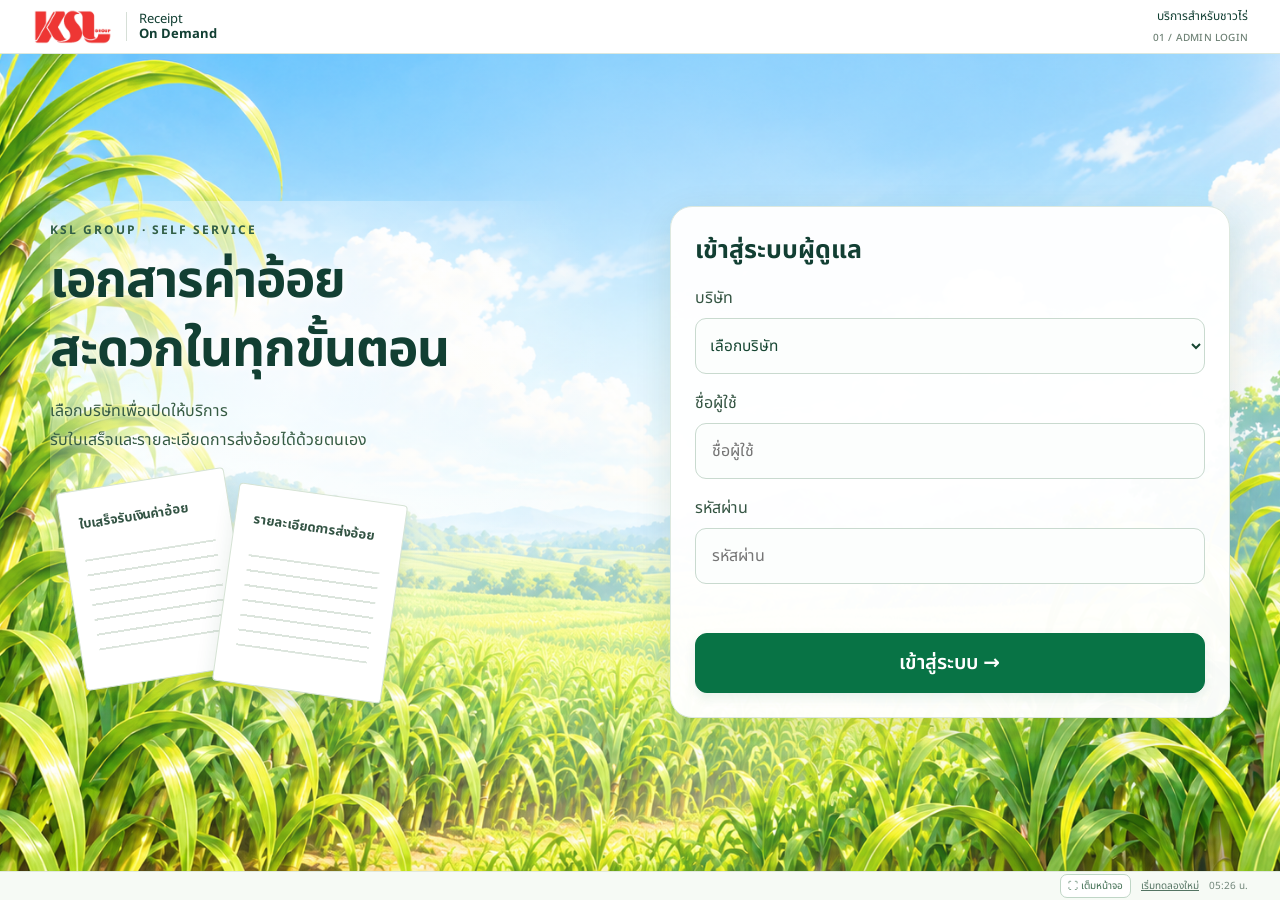
==== commit 61e66bf2: "Move compact ratings before company name and simplify label" ====
--- a/index.html
+++ b/index.html
@@ -78,5 +78,7 @@
 #wake-screen .idle-company{max-width:1000px;font-size:clamp(22px,3.6vw,46px);line-height:1.35;text-wrap:balance}
 @media(max-width:600px){#companyTag .pill{padding:3px 7px}.brand{flex-shrink:0}#wake-screen .idle-company{font-size:clamp(20px,5.3vw,30px)}}
 @media(max-height:500px){#wake-screen .idle-company{font-size:clamp(17px,4.5vh,25px)}}
-</style></head><body><div class="shell"><header><div class="brand"><img src="ksl.png" alt="KSL Group"><span>Receipt<br><b>On Demand</b></span></div><div class="header-right"><div id="companyTag"></div><div id="screenIndicator"></div></div></header><main id="app"></main><footer><div class="reader-footer"><button id="reader-settings" type="button" aria-label="ตั้งค่าเครื่องอ่านบัตร" title="ตั้งค่าเครื่องอ่านบัตร" hidden><svg viewBox="0 0 24 24" width="24" height="24" fill="none" stroke="currentColor" stroke-width="1.8" aria-hidden="true"><path d="m9 3-1 3-3 1 1 3-2 2 2 2-1 3 3 1 1 3h6l1-3 3-1-1-3 2-2-2-2 1-3-3-1-1-3Z"/><circle cx="12" cy="12" r="3"/></svg></button><span id="reader-help" hidden>คำแนะนำ: ยิงบาร์โค้ดหรือเสียบบัตรประชาชนเพื่อแสดงเลขอัตโนมัติ แล้วกดตกลง ; เสียบบัตรประชาชนที่เครื่องอ่าน เลขบัตรจะแสดงอัตโนมัติ</span></div><div class="footercontrols"><button id="fullscreen" class="fullscreenbutton" type="button">⛶ เต็มหน้าจอ</button><button id="idle-preview" class="textbutton" type="button" hidden>ดูหน้าพัก</button><button id="restart" class="textbutton">เริ่มทดลองใหม่</button><span id="demo-quota" hidden>ข้อมูลทดลอง: ใช้เลขโควต้า <b>0205502</b></span></div><span id="clock"></span></footer></div><section id="screensaver" hidden aria-label="หน้าพักจอ"><button id="wake-screen" type="button" aria-label="แตะเพื่อกลับหน้ากรอกเลขโควต้า"><span class="idle-top"><span class="idle-status"><i></i> พร้อมให้บริการ</span><span class="idle-time"><span id="idle-clock"></span><span id="idle-date"></span></span></span><span class="idle-content"><span class="idle-logo idle-anniversary"><img src="ksl-80-anniversary.jpeg" alt="KSL Group ครบรอบ 80 ปี Since 1945"></span><span class="idle-welcome">ยินดีต้อนรับ</span><span id="idle-company" class="idle-company"></span><span class="idle-title">บริการเอกสารค่าอ้อยด้วยตนเอง</span><span class="idle-subtitle">ใบเสร็จรับเงินค่าอ้อย · รายละเอียดการส่งอ้อย</span><span class="idle-touch"><span class="touch-icon" aria-hidden="true"><svg viewBox="0 0 48 48" fill="none"><path d="M19 25V10a4 4 0 0 1 8 0v13l3-2 4 3 4 1 2 7-5 11H21L10 30a4 4 0 0 1 6-5l3 3" stroke="currentColor" stroke-width="2.5" stroke-linejoin="round"/><path d="M10 14a13 13 0 0 1 26-2" stroke="currentColor" stroke-width="2" stroke-linecap="round" opacity=".4"/></svg></span><span>แตะหน้าจอเพื่อเริ่มใช้งาน<span class="idle-touch-sub">Touch anywhere to begin</span></span><span class="idle-arrow" aria-hidden="true">›</span></span></span><span class="idle-bottom">RECEIPT ON DEMAND <span>สะดวก รวดเร็ว พร้อมให้บริการ</span></span></button></section><dialog id="card-dialog" aria-labelledby="card-title"><div class="scan-top"><div><div class="eyebrow">บัตรประชาชน · เครื่องอ่าน</div><h2 id="card-title"></h2></div><button id="card-close" type="button" class="secondary" aria-label="ปิดหน้าจออ่านบัตร">✕</button></div><div id="card-reader-visual" class="card-reader-visual"><svg viewBox="0 0 320 180" aria-hidden="true"><rect x="55" y="102" width="210" height="65" rx="18" fill="#126146"/><rect x="80" y="115" width="160" height="8" rx="4" fill="#052e24"/><g class="demo-id-card"><rect x="95" y="12" width="130" height="87" rx="10" fill="#effbf3" stroke="#7bb99b" stroke-width="2"/><rect x="107" y="25" width="35" height="28" rx="5" fill="#dfc57a"/><path d="M155 31h55M155 43h40M109 68h101M109 80h65" stroke="#86b29e" stroke-width="5" stroke-linecap="round"/></g><circle cx="241" cy="146" r="5" fill="#92eeb2"/></svg></div><p id="card-status" role="status"></p><div class="card-mock-note">ยังไม่ได้เชื่อมต่อเครื่องอ่านบัตรประชาชน<br>ช่องกรอกเลขจะเปลี่ยนเมื่อได้รับเลขบัตรจริงจากเครื่องอ่านเท่านั้น</div><button id="card-cancel" class="textbutton full" type="button">ยกเลิกและกลับหน้ากรอกเลข</button></dialog><script src="app.js?v=20261028-company-labels"></script><script src="fit.js?v=20261025-spacing"></script><script src="fullscreen.js"></script><script src="idle.js?v=20261028-company-labels"></script><script src="scanner.js?v=20261026-barcode13"></script><script src="idcard.js?v=20261028-native-v5"></script><script src="report-print.js?v=20261028-print-clean"></script></body></html>
+</style><link rel="stylesheet" href="statistics-demo.css?v=20261028-rating-before"></head><body><div class="shell"><header><div class="brand"><img src="ksl.png" alt="KSL Group"><span>Receipt<br><b>On Demand</b></span></div><div class="header-right"><div id="companyTag"></div><div id="screenIndicator"></div></div></header><main id="app"></main><footer><div class="reader-footer"><button id="reader-settings" type="button" aria-label="ตั้งค่าเครื่องอ่านบัตร" title="ตั้งค่าเครื่องอ่านบัตร" hidden><svg viewBox="0 0 24 24" width="24" height="24" fill="none" stroke="currentColor" stroke-width="1.8" aria-hidden="true"><path d="m9 3-1 3-3 1 1 3-2 2 2 2-1 3 3 1 1 3h6l1-3 3-1-1-3 2-2-2-2 1-3-3-1-1-3Z"/><circle cx="12" cy="12" r="3"/></svg></button><span id="reader-help" hidden>คำแนะนำ: ยิงบาร์โค้ดหรือเสียบบัตรประชาชนเพื่อแสดงเลขอัตโนมัติ แล้วกดตกลง ; เสียบบัตรประชาชนที่เครื่องอ่าน เลขบัตรจะแสดงอัตโนมัติ</span></div><div class="footercontrols"><button id="fullscreen" class="fullscreenbutton" type="button">⛶ เต็มหน้าจอ</button><button id="idle-preview" class="textbutton" type="button" hidden>ดูหน้าพัก</button><button id="restart" class="textbutton">เริ่มทดลองใหม่</button><span id="demo-quota" hidden>ข้อมูลทดลอง: ใช้เลขโควต้า <b>0205502</b></span></div><span id="clock"></span></footer></div><section id="screensaver" hidden aria-label="หน้าพักจอ"><button id="wake-screen" type="button" aria-label="แตะเพื่อกลับหน้ากรอกเลขโควต้า"><span class="idle-top"><span class="idle-status"><i></i> พร้อมให้บริการ</span><span class="idle-time"><span id="idle-clock"></span><span id="idle-date"></span></span></span><span class="idle-content"><span class="idle-logo idle-anniversary"><img src="ksl-80-anniversary.jpeg" alt="KSL Group ครบรอบ 80 ปี Since 1945"></span><span class="idle-welcome">ยินดีต้อนรับ</span><span id="idle-company" class="idle-company"></span><span class="idle-title">บริการเอกสารค่าอ้อยด้วยตนเอง</span><span class="idle-subtitle">ใบเสร็จรับเงินค่าอ้อย · รายละเอียดการส่งอ้อย</span><span class="idle-touch"><span class="touch-icon" aria-hidden="true"><svg viewBox="0 0 48 48" fill="none"><path d="M19 25V10a4 4 0 0 1 8 0v13l3-2 4 3 4 1 2 7-5 11H21L10 30a4 4 0 0 1 6-5l3 3" stroke="currentColor" stroke-width="2.5" stroke-linejoin="round"/><path d="M10 14a13 13 0 0 1 26-2" stroke="currentColor" stroke-width="2" stroke-linecap="round" opacity=".4"/></svg></span><span>แตะหน้าจอเพื่อเริ่มใช้งาน<span class="idle-touch-sub">Touch anywhere to begin</span></span><span class="idle-arrow" aria-hidden="true">›</span></span></span><span class="idle-bottom">RECEIPT ON DEMAND <span>สะดวก รวดเร็ว พร้อมให้บริการ</span></span></button></section><dialog id="card-dialog" aria-labelledby="card-title"><div class="scan-top"><div><div class="eyebrow">บัตรประชาชน · เครื่องอ่าน</div><h2 id="card-title"></h2></div><button id="card-close" type="button" class="secondary" aria-label="ปิดหน้าจออ่านบัตร">✕</button></div><div id="card-reader-visual" class="card-reader-visual"><svg viewBox="0 0 320 180" aria-hidden="true"><rect x="55" y="102" width="210" height="65" rx="18" fill="#126146"/><rect x="80" y="115" width="160" height="8" rx="4" fill="#052e24"/><g class="demo-id-card"><rect x="95" y="12" width="130" height="87" rx="10" fill="#effbf3" stroke="#7bb99b" stroke-width="2"/><rect x="107" y="25" width="35" height="28" rx="5" fill="#dfc57a"/><path d="M155 31h55M155 43h40M109 68h101M109 80h65" stroke="#86b29e" stroke-width="5" stroke-linecap="round"/></g><circle cx="241" cy="146" r="5" fill="#92eeb2"/></svg></div><p id="card-status" role="status"></p><div class="card-mock-note">ยังไม่ได้เชื่อมต่อเครื่องอ่านบัตรประชาชน<br>ช่องกรอกเลขจะเปลี่ยนเมื่อได้รับเลขบัตรจริงจากเครื่องอ่านเท่านั้น</div><button id="card-cancel" class="textbutton full" type="button">ยกเลิกและกลับหน้ากรอกเลข</button></dialog><script src="app.js?v=20261028-company-labels"></script><script src="fit.js?v=20261025-spacing"></script><script src="fullscreen.js"></script><script src="idle.js?v=20261028-company-labels"></script><script src="scanner.js?v=20261026-barcode13"></script><script src="statistics-demo.js?v=20261028-rating-before"></script><script src="idcard.js?v=20261028-stats-menu"></script><script src="report-print.js?v=20261028-print-clean"></script></body></html>
 
+
+
--- a/statistics-demo.css
+++ b/statistics-demo.css
@@ -0,0 +1,26 @@
+#card-dialog.stats-view{width:min(1120px,96vw);max-width:96vw;padding:24px;background:#f3f8f5}#card-dialog.stats-view #card-title{font-size:clamp(22px,3vw,30px)}#admin-menu{display:grid;gap:14px;margin:20px 0}#admin-menu button{text-align:left;min-height:70px;padding:16px 20px;font-size:19px}#admin-back{font-size:15px;min-height:40px;margin-bottom:14px}#statistics-demo{font-size:15px;color:#173f31;text-align:left}#statistics-demo h3{font-size:19px;margin:0 0 18px}#statistics-demo h4{font-size:17px;margin:8px 0}#statistics-demo .stats-demo-label{display:inline-block;background:#fff2ce;color:#785019;border-radius:8px;padding:7px 12px;font-size:13px;margin-bottom:18px}#statistics-demo .stats-filters{display:grid;grid-template-columns:minmax(0,2fr) minmax(150px,1fr);gap:16px;padding:18px;background:white;border:1px solid #d9e6de;border-radius:14px}#statistics-demo label{font-size:13px;color:#5c7566;min-width:0}#statistics-demo select{width:100%;min-width:0;min-height:44px;font-size:14px;margin-top:6px;padding:10px}#statistics-demo .stats-metrics{display:grid;grid-template-columns:repeat(3,minmax(0,1fr));gap:14px;margin:18px 0}#statistics-demo .stats-metric{background:white;border:1px solid #d9e6de;border-radius:14px;padding:18px}#statistics-demo .stats-metric:first-child{background:#e4f3e9}#statistics-demo .stats-metric strong{display:block;font-size:32px;margin:4px 0;font-variant-numeric:tabular-nums}#statistics-demo .stats-metric small{font-size:12px;color:#5c7566}#statistics-demo .stats-panel{padding:20px;background:#fff;border:1px solid #d9e6de;border-radius:14px;margin:18px 0}#statistics-demo .stats-scores{display:grid;grid-template-columns:repeat(3,minmax(0,1fr));gap:16px}#statistics-demo .stats-score{padding:18px;background:#f2f7f4;border-radius:12px}#statistics-demo .stats-face{display:grid;place-items:center;width:48px;height:48px;border-radius:50%;font-size:30px;color:#08764b;background:#dff3e6}#statistics-demo .stats-score-1 .stats-face{background:#fff1ca;color:#9c650a}#statistics-demo .stats-score-2 .stats-face{background:#ffe4df;color:#b14b3e}#statistics-demo .stats-count{display:flex;justify-content:space-between;align-items:center;gap:8px;font-variant-numeric:tabular-nums;margin:12px 0}#statistics-demo .stats-count strong{font-size:26px}#statistics-demo .stats-track{height:7px;border-radius:8px;background:#e0e8e3;overflow:hidden}#statistics-demo .stats-track div{height:100%;background:#0a8254}#statistics-demo .stats-score-1 .stats-track div{background:#c28b29}#statistics-demo .stats-score-2 .stats-track div{background:#cc6859}#statistics-demo .stats-caption{font-size:12px;color:#61786a;margin:14px 0 0}#statistics-demo .stats-table-wrap{overflow:auto}#statistics-demo table{width:100%;border-collapse:collapse;font-size:13px}#statistics-demo th,#statistics-demo td{padding:12px 10px;text-align:right;border-bottom:1px solid #e2eae5;font-variant-numeric:tabular-nums}#statistics-demo th{white-space:nowrap;color:#5c7566}#statistics-demo th:first-child,#statistics-demo td:first-child{text-align:left;min-width:230px}#card-dialog [hidden]{display:none!important}@media(max-width:600px){#card-dialog.stats-view{padding:16px}#statistics-demo .stats-filters,#statistics-demo .stats-scores{grid-template-columns:1fr}#statistics-demo .stats-metrics{gap:7px}#statistics-demo .stats-metric{padding:10px}#statistics-demo .stats-metric strong{font-size:25px}#statistics-demo .stats-metric small{font-size:11px}#statistics-demo .stats-panel{padding:14px}}
+
+/* Same vector faces, proportions and fills as the assessment screen. */
+#statistics-demo .stats-face{width:64px;height:64px;background:transparent;border-radius:0}
+#statistics-demo .stats-face .rating-face{display:block;width:100%;height:100%}
+#statistics-demo .stats-face .face-disc{fill:#d4f1df;stroke:currentColor;stroke-width:3}
+#statistics-demo .stats-score-1 .stats-face,#statistics-demo .stats-score-2 .stats-face{background:transparent}
+#statistics-demo .stats-score-1 .face-disc{fill:#ffedb5}
+#statistics-demo .stats-score-2 .face-disc{fill:#ffddcc}
+.company-rating-summary{display:flex;justify-content:flex-end;align-items:center;gap:5px 10px;flex-wrap:wrap;margin-top:4px;color:#547463;font-size:11px;line-height:1.35}
+.company-rating-values{display:inline-flex;align-items:center;gap:9px}
+.company-rating-item{display:inline-flex;align-items:center;gap:4px;font-variant-numeric:tabular-nums;color:#08764b}
+.company-rating-item .rating-face{display:block;width:20px;height:20px;flex:0 0 20px}
+.company-rating-item .face-disc{fill:#d4f1df;stroke:currentColor;stroke-width:3}
+.company-rating-1{color:#9c650a}.company-rating-1 .face-disc{fill:#ffedb5}
+.company-rating-2{color:#b14b3e}.company-rating-2 .face-disc{fill:#ffddcc}
+@media(max-width:600px){.company-rating-summary{gap:3px 7px;font-size:10px}.company-rating-item .rating-face{width:17px;height:17px;flex-basis:17px}.company-rating-values{gap:6px}}
+
+
+/* Compact rating totals precede the company name in the header. */
+#companyTag{display:flex;justify-content:flex-end;align-items:center;gap:6px 12px;flex-wrap:wrap}
+#companyTag .company-rating-summary{margin-top:0;flex-shrink:0;justify-content:flex-end}
+#companyTag .pill{min-width:0}
+.preview-company{display:flex;align-items:center;justify-content:flex-end;gap:6px 12px;flex-wrap:wrap}
+.preview-company .company-rating-summary{margin-top:0}
+@media(max-width:600px){#companyTag{gap:4px 7px}#companyTag .company-rating-summary{font-size:10px}}
